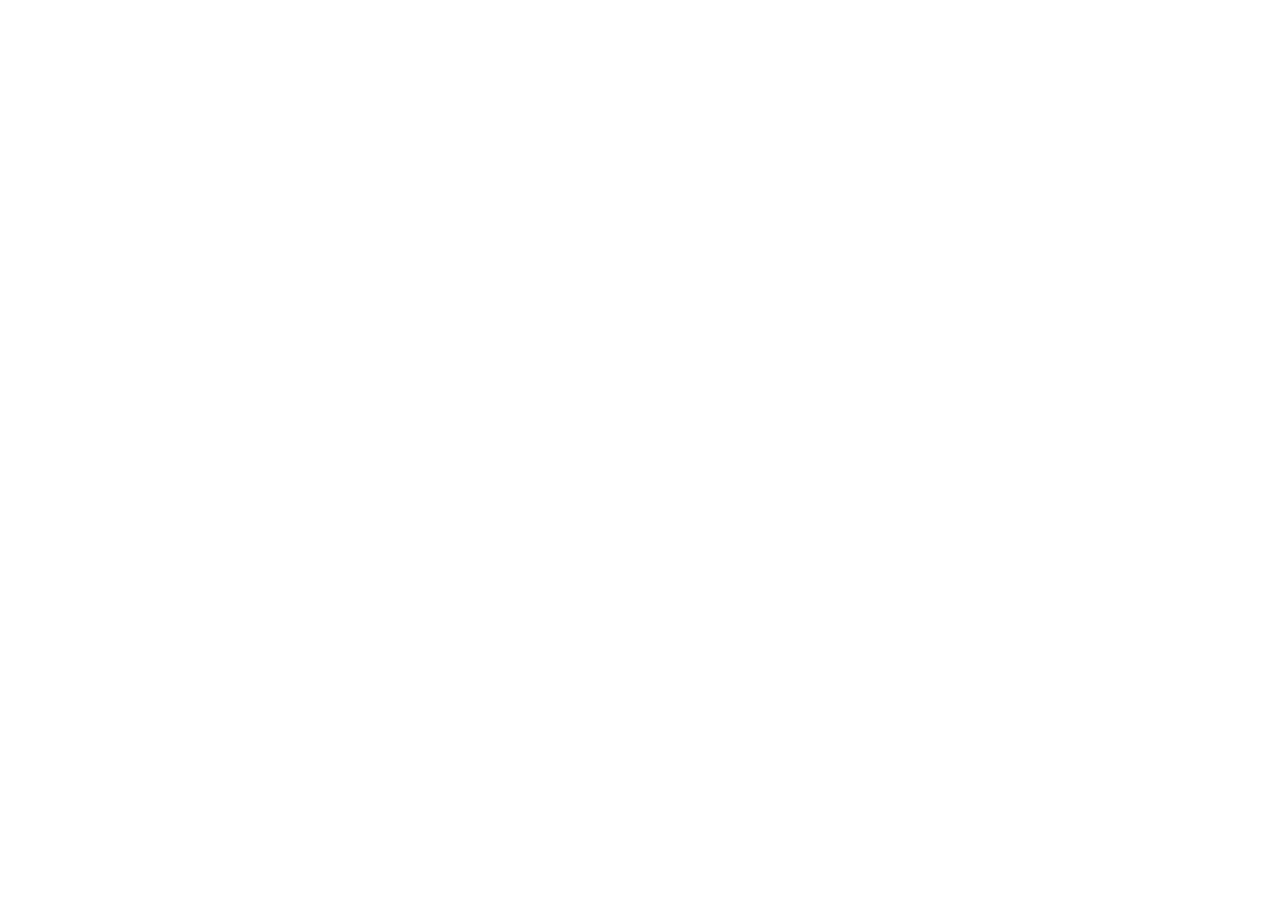
==== beta/index.html @ a61d9107 "Show verified release status from the shared manifest" ====
<!doctype html>
<html lang="en">
<head>
<meta charset="utf-8">
<meta name="viewport" content="width=device-width, initial-scale=1">
<title>Join the RC Pair beta | RC Pair</title>
<meta name="description" content="Join the RC Pair beta on Apple TestFlight. Open this link on your iPhone or iPad.">
<meta name="robots" content="noindex,follow">
<meta name="theme-color" content="#242735">
<link rel="canonical" href="https://rcpair.si/beta/">
<meta property="og:title" content="Join the RC Pair beta">
<meta property="og:description" content="Open on your iPhone or iPad to join the RC Pair beta on TestFlight.">
<meta property="og:url" content="https://rcpair.si/beta/">
<meta property="og:image" content="https://rcpair.si/brand/og.png">
<meta name="twitter:card" content="summary_large_image">
<link rel="icon" href="../brand/favicon-32.png" type="image/png" sizes="32x32">
<link rel="icon" href="../brand/favicon-16.png" type="image/png" sizes="16x16">
<link rel="apple-touch-icon" href="../brand/apple-touch-icon.png">
<link rel="stylesheet" href="../fonts/fonts.css">
<noscript><meta http-equiv="refresh" content="0; url=https://testflight.apple.com/join/jECT6VHj"></noscript>
<style>
  :root{--navy:#242735;--orange:#FF5600;--chalk:#F0F2F7;--dim:#B8BED0}
  *{box-sizing:border-box}
  body{margin:0;min-height:100vh;display:flex;align-items:center;justify-content:center;background:var(--navy);color:var(--chalk);font-family:system-ui,-apple-system,"Segoe UI",sans-serif;padding:24px 16px}
  main{max-width:440px;text-align:center}
  img{width:64px;height:64px}
  h1{font-size:24px;margin:16px 0 8px}
  p{color:var(--dim);line-height:1.5;margin:0 0 20px}
  a.go{display:inline-block;background:var(--orange);color:#fff;text-decoration:none;font-weight:600;padding:14px 22px;border-radius:12px}
  a.home{display:block;margin-top:18px;color:var(--dim);font-size:14px}
</style>
</head>
<body>
<main>
  <img src="../brand/icon.svg" alt="">
  <h1>Join the RC Pair beta</h1><div data-release-product="rcpair" data-release-channel="external"><p>Current tester version has not been confirmed. Check release status before installing.</p></div>
  <p>Taking you to Apple TestFlight. Open this on your iPhone or iPad. If TestFlight isn't installed, Apple will offer it first.</p>
  <a class="go" href="#" aria-disabled="true" data-release-resource="rc-ios-external">Open TestFlight</a>
  <a class="home" href="../">What RC Pair is</a>
</main>
<script src="../t.js" defer></script>
<script>
  // A short pause so the visit counter's request leaves before the page does.
  setTimeout(function () { location.replace("https://testflight.apple.com/join/jECT6VHj"); }, 900);
</script>
<script src="https://treadconnection.si/release-status.js" defer></script>
</body>
</html>
---- fonts/fonts.css ----
/* Self-hosted so the site loads nothing from other companies. SIL Open Font License, see OFL-*.txt (Inter, Manrope). */
@font-face { font-family: 'Inter'; font-style: normal; font-weight: 400 600; font-display: swap; src: url(inter-latin-var.woff2) format('woff2'); unicode-range: U+0000-00FF, U+0131, U+0152-0153, U+02BB-02BC, U+02C6, U+02DA, U+02DC, U+0304, U+0308, U+0329, U+2000-206F, U+20AC, U+2122, U+2191, U+2193, U+2212, U+2215, U+FEFF, U+FFFD; }
@font-face { font-family: 'Manrope'; font-style: normal; font-weight: 500 800; font-display: swap; src: url(manrope-latin-var.woff2) format('woff2'); unicode-range: U+0000-00FF, U+0131, U+0152-0153, U+02BB-02BC, U+02C6, U+02DA, U+02DC, U+0304, U+0308, U+0329, U+2000-206F, U+20AC, U+2122, U+2191, U+2193, U+2212, U+2215, U+FEFF, U+FFFD; }
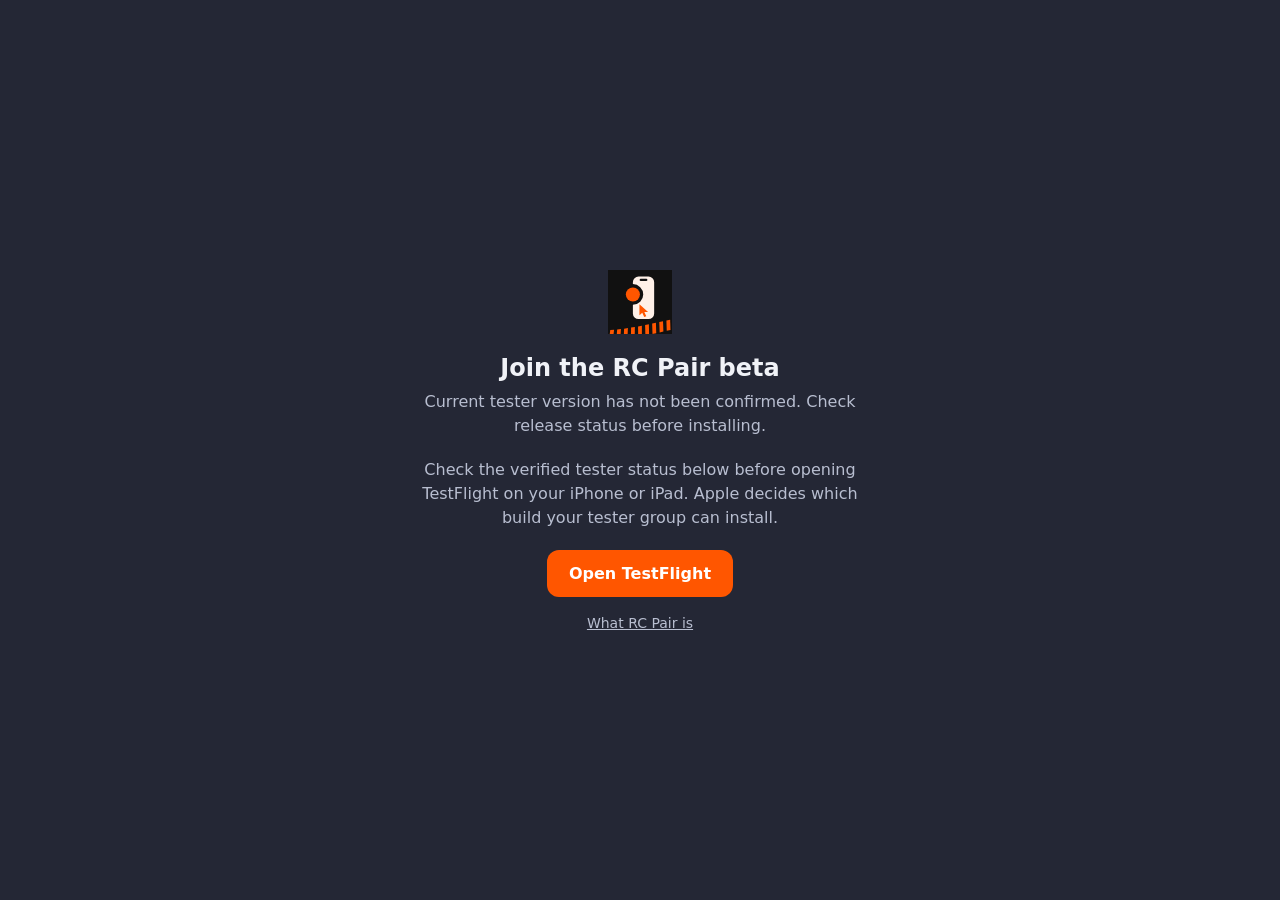
==== commit b1483c8b: "Remove automatic TestFlight redirect before status verification" ====
--- a/beta/index.html
+++ b/beta/index.html
@@ -34,15 +34,12 @@
 <main>
   <img src="../brand/icon.svg" alt="">
   <h1>Join the RC Pair beta</h1><div data-release-product="rcpair" data-release-channel="external"><p>Current tester version has not been confirmed. Check release status before installing.</p></div>
-  <p>Taking you to Apple TestFlight. Open this on your iPhone or iPad. If TestFlight isn't installed, Apple will offer it first.</p>
+  <p>Check the verified tester status below before opening TestFlight on your iPhone or iPad. Apple decides which build your tester group can install.</p>
   <a class="go" href="#" aria-disabled="true" data-release-resource="rc-ios-external">Open TestFlight</a>
   <a class="home" href="../">What RC Pair is</a>
 </main>
 <script src="../t.js" defer></script>
-<script>
-  // A short pause so the visit counter's request leaves before the page does.
-  setTimeout(function () { location.replace("https://testflight.apple.com/join/jECT6VHj"); }, 900);
-</script>
-<script src="https://treadconnection.si/release-status.js" defer></script>
+
+<script src="https://treadconnection.si/release-status.js" crossorigin="anonymous" referrerpolicy="no-referrer" defer></script>
 </body>
 </html>
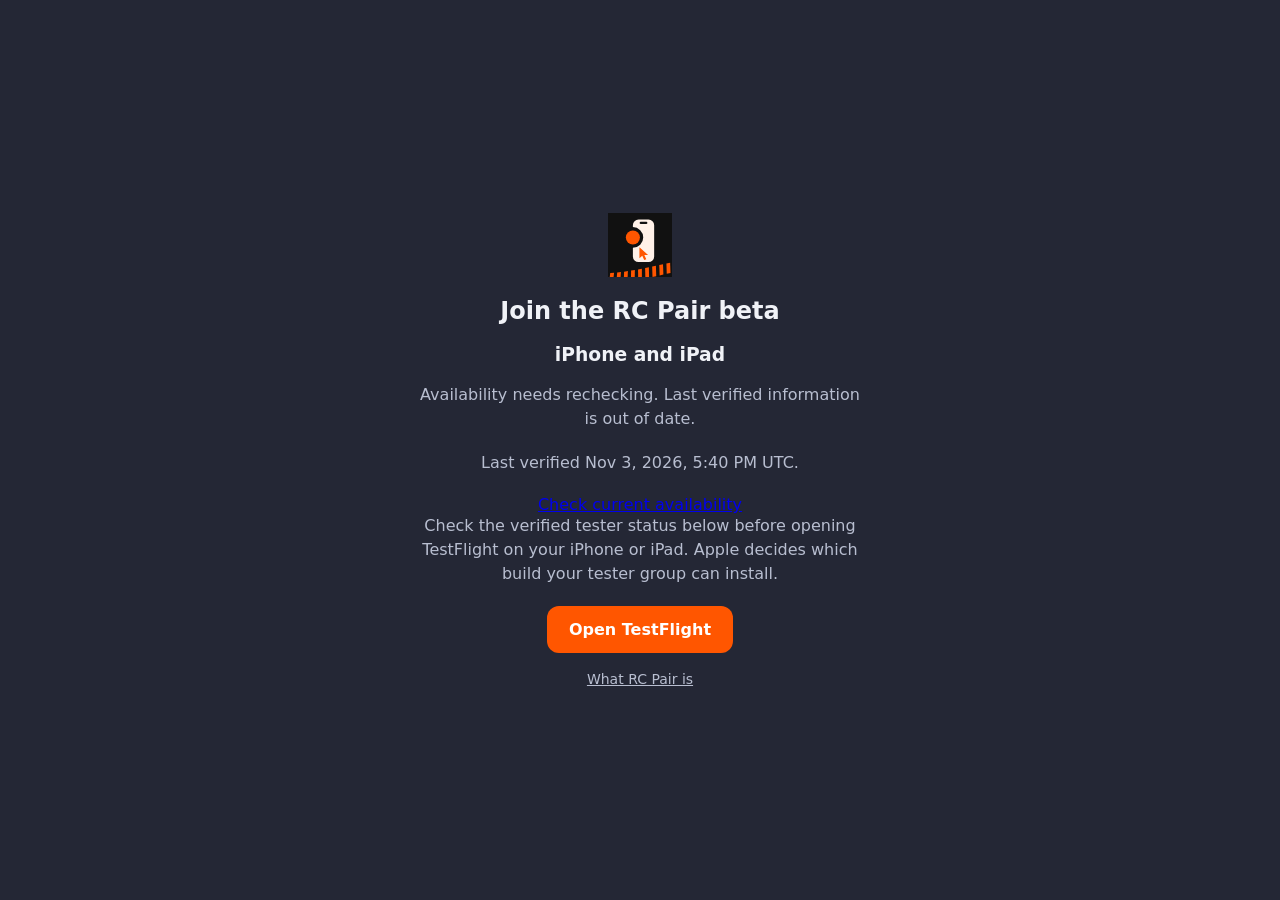
==== commit a6ed4312: "fix: serve verified release status from same origin" ====
--- a/beta/index.html
+++ b/beta/index.html
@@ -40,6 +40,6 @@
 </main>
 <script src="../t.js" defer></script>
 
-<script src="https://treadconnection.si/release-status.js" crossorigin="anonymous" referrerpolicy="no-referrer" defer></script>
+<script src="/release-status.js" crossorigin="anonymous" referrerpolicy="no-referrer" defer></script>
 </body>
 </html>
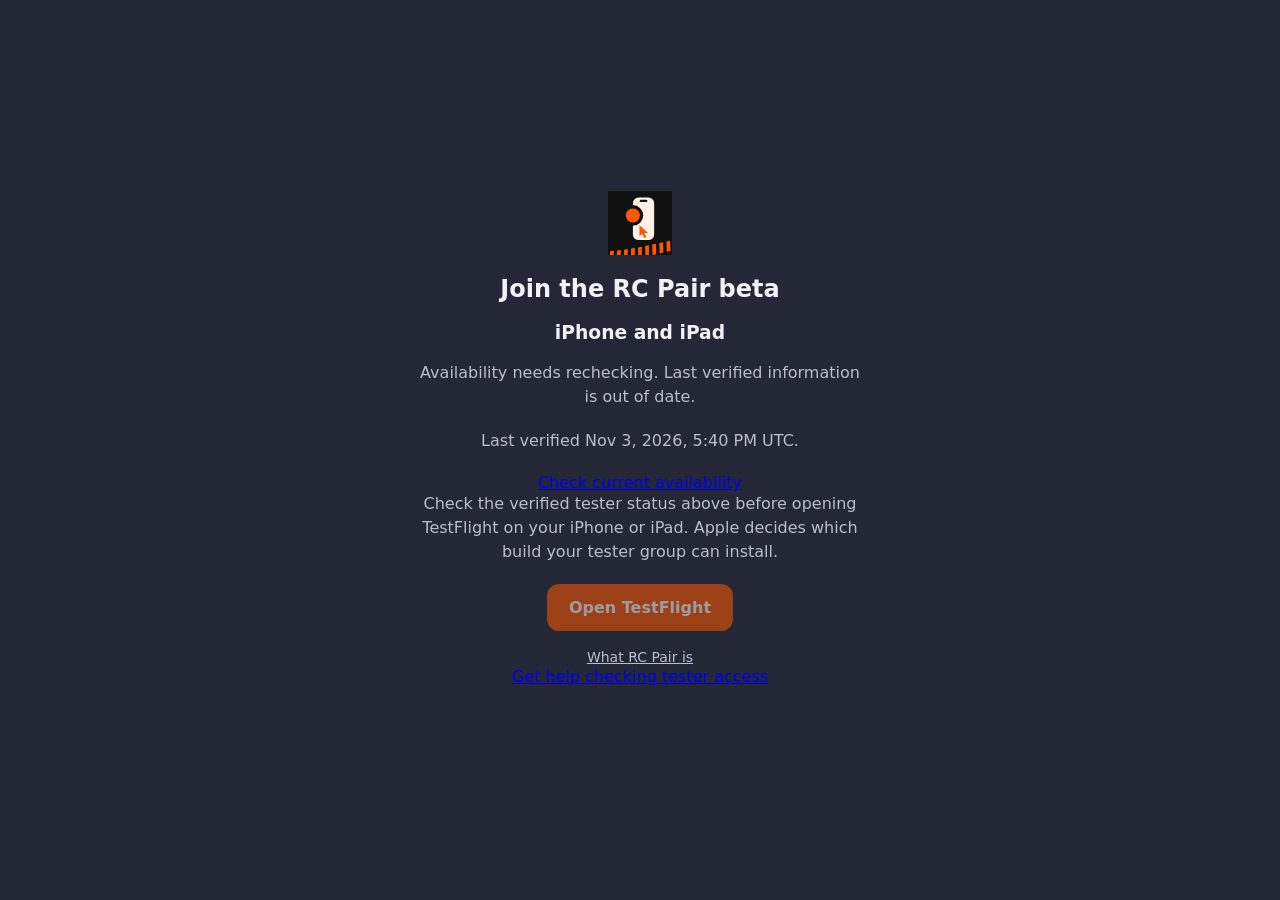
==== commit 350317a0: "fix: remove noscript redirect and inactive download actions" ====
--- a/beta/index.html
+++ b/beta/index.html
@@ -17,7 +17,7 @@
 <link rel="icon" href="../brand/favicon-16.png" type="image/png" sizes="16x16">
 <link rel="apple-touch-icon" href="../brand/apple-touch-icon.png">
 <link rel="stylesheet" href="../fonts/fonts.css">
-<noscript><meta http-equiv="refresh" content="0; url=https://testflight.apple.com/join/jECT6VHj"></noscript>
+
 <style>
   :root{--navy:#242735;--orange:#FF5600;--chalk:#F0F2F7;--dim:#B8BED0}
   *{box-sizing:border-box}
@@ -29,15 +29,15 @@
   a.go{display:inline-block;background:var(--orange);color:#fff;text-decoration:none;font-weight:600;padding:14px 22px;border-radius:12px}
   a.home{display:block;margin-top:18px;color:var(--dim);font-size:14px}
 </style>
-</head>
+<style>[aria-disabled="true"]{opacity:.55;cursor:not-allowed;pointer-events:none}</style></head>
 <body>
 <main>
   <img src="../brand/icon.svg" alt="">
   <h1>Join the RC Pair beta</h1><div data-release-product="rcpair" data-release-channel="external"><p>Current tester version has not been confirmed. Check release status before installing.</p></div>
-  <p>Check the verified tester status below before opening TestFlight on your iPhone or iPad. Apple decides which build your tester group can install.</p>
-  <a class="go" href="#" aria-disabled="true" data-release-resource="rc-ios-external">Open TestFlight</a>
+  <p>Check the verified tester status above before opening TestFlight on your iPhone or iPad. Apple decides which build your tester group can install.</p>
+  <a class="go" aria-disabled="true" data-release-resource="rc-ios-external" tabindex="-1" data-release-label="Open TestFlight">Open TestFlight</a>
   <a class="home" href="../">What RC Pair is</a>
-</main>
+<p><a href="https://rcpair.si/support/">Get help checking tester access</a></p></main>
 <script src="../t.js" defer></script>
 
 <script src="/release-status.js" crossorigin="anonymous" referrerpolicy="no-referrer" defer></script>
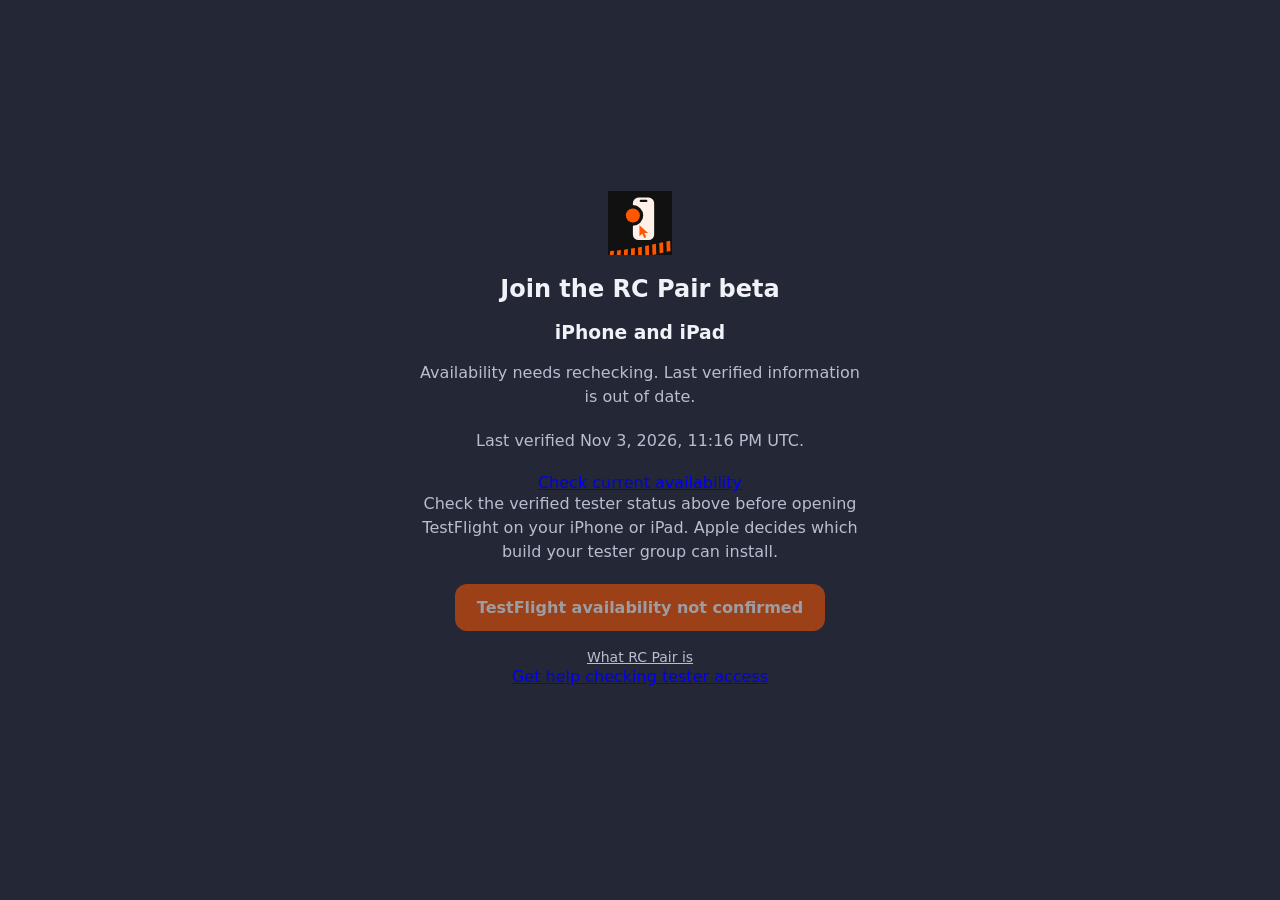
==== commit 2e68612c: "fix: isolate stale release records and retain usable fallbacks" ====
--- a/beta/index.html
+++ b/beta/index.html
@@ -35,7 +35,7 @@
   <img src="../brand/icon.svg" alt="">
   <h1>Join the RC Pair beta</h1><div data-release-product="rcpair" data-release-channel="external"><p>Current tester version has not been confirmed. Check release status before installing.</p></div>
   <p>Check the verified tester status above before opening TestFlight on your iPhone or iPad. Apple decides which build your tester group can install.</p>
-  <a class="go" aria-disabled="true" data-release-resource="rc-ios-external" tabindex="-1" data-release-label="Open TestFlight">Open TestFlight</a>
+  <a class="go" aria-disabled="true" data-release-resource="rc-ios-external" tabindex="-1" data-release-label="Open TestFlight">TestFlight availability not confirmed</a>
   <a class="home" href="../">What RC Pair is</a>
 <p><a href="https://rcpair.si/support/">Get help checking tester access</a></p></main>
 <script src="../t.js" defer></script>
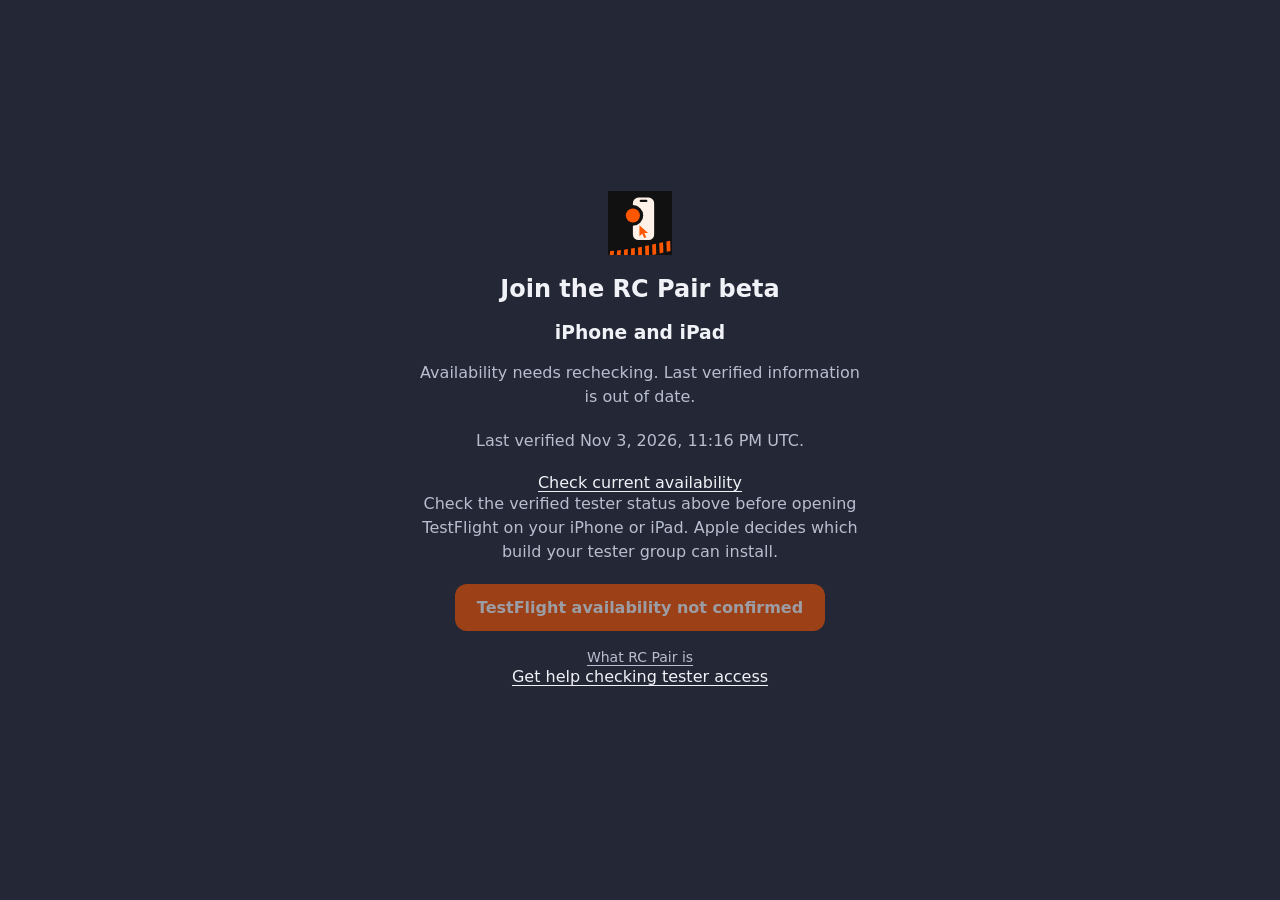
==== commit f059f9a9: "Keep beta fallback links readable and actionable" ====
--- a/beta/index.html
+++ b/beta/index.html
@@ -26,6 +26,8 @@
   img{width:64px;height:64px}
   h1{font-size:24px;margin:16px 0 8px}
   p{color:var(--dim);line-height:1.5;margin:0 0 20px}
+  a{color:var(--chalk);text-underline-offset:3px}
+  a:focus-visible{outline:2px solid var(--orange);outline-offset:4px}
   a.go{display:inline-block;background:var(--orange);color:#fff;text-decoration:none;font-weight:600;padding:14px 22px;border-radius:12px}
   a.home{display:block;margin-top:18px;color:var(--dim);font-size:14px}
 </style>
@@ -33,7 +35,7 @@
 <body>
 <main>
   <img src="../brand/icon.svg" alt="">
-  <h1>Join the RC Pair beta</h1><div data-release-product="rcpair" data-release-channel="external"><p>Current tester version has not been confirmed. Check release status before installing.</p></div>
+  <h1>Join the RC Pair beta</h1><div data-release-product="rcpair" data-release-channel="external"><p>Current tester version has not been confirmed. <a href="../support/">Check tester access</a> before installing.</p></div>
   <p>Check the verified tester status above before opening TestFlight on your iPhone or iPad. Apple decides which build your tester group can install.</p>
   <a class="go" aria-disabled="true" data-release-resource="rc-ios-external" tabindex="-1" data-release-label="Open TestFlight">TestFlight availability not confirmed</a>
   <a class="home" href="../">What RC Pair is</a>
